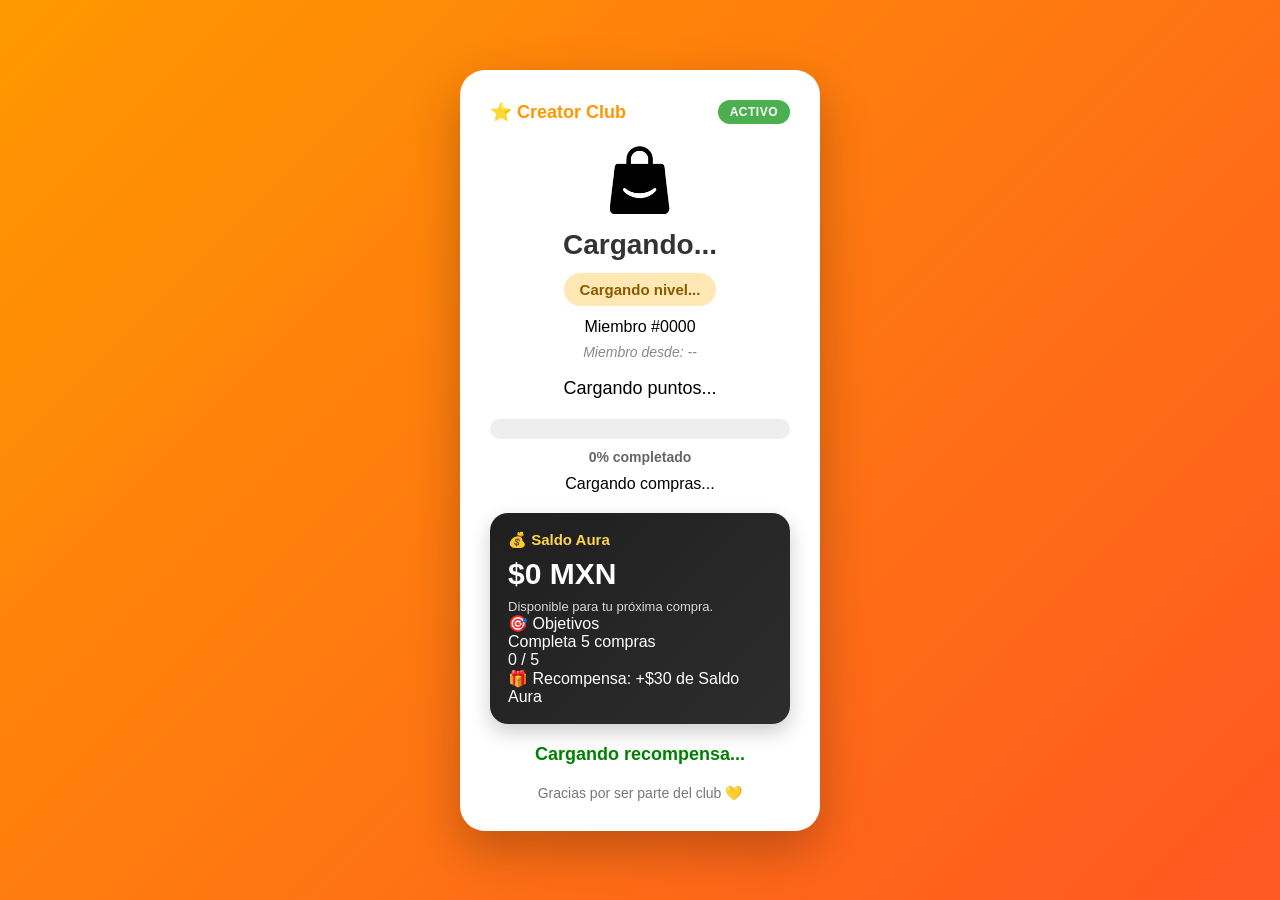
==== index.html @ bae4ab40 "Add goal bar and fill elements to index.html" ====
<!DOCTYPE html>
<html lang="es">
<head>
<meta charset="UTF-8">
<meta name="viewport" content="width=device-width, initial-scale=1.0">
<title>Creator Club</title>

<link rel="stylesheet" href="style.css">
</head>

<body>

<div class="card">
  
<div class="header">
    <span class="club">⭐ Creator Club</span>
    <span class="status">ACTIVO</span>
</div>
  
<div class="logo">
    <img src="logo.png" alt="Creator Club">
</div>


<div class="name" id="nombre">
Cargando...
</div>
  
  <div class="level" id="nivel">
Cargando nivel...
</div>
  <div class="member-id" id="memberId">
Miembro #0000
</div>
  <div class="join-date" id="fecha">
Miembro desde: --
</div>
  
<div class="points" id="puntos">
Cargando puntos...
</div>

<div class="progress">
<div class="bar" id="barra"></div>
</div>
  
<div class="progress-text" id="progresoTexto">
0% completado
</div>
  
<p style="margin-top:10px;" id="compras">
Cargando compras...
</p>
  
  <div class="wallet">

    <div class="wallet-title">
        💰 Saldo Aura
    </div>

    <div class="wallet-money" id="saldo">
        $0 MXN
    </div>

    <div class="wallet-text">
        Disponible para tu próxima compra.
    </div>
    
<div class="goals">

    <div class="goals-title">
        🎯 Objetivos
    </div>

    <div class="goal-card">

        <div class="goal-name">
            Completa 5 compras
        </div>

        <div class="goal-progress" id="objetivo">
            0 / 5
        </div>
      
<div class="goal-bar">
    <div class="goal-fill" id="goalFill"></div>
</div>
      
        <div class="goal-reward">
            🎁 Recompensa: +$30 de Saldo Aura
        </div>

    </div>

</div>
    
</div>
<div class="reward" id="recompensa">
Cargando recompensa...
</div>
  
<div class="footer">
Gracias por ser parte del club 💛
</div>

</div>
<script src="script.js"></script>
</body>
</html>
---- style.css ----
*{
margin:0;
padding:0;
box-sizing:border-box;
font-family:Arial,sans-serif;
}

body{
margin:0;
display:flex;
justify-content:center;
align-items:center;
min-height:100vh;
background:linear-gradient(135deg,#ff9800,#ff5722);
padding:20px;
}

.card{
width:360px;
background:white;
border-radius:25px;
padding:30px;
box-shadow:0 20px 50px rgba(0,0,0,.25);
text-align:center;
transition:.3s;
}

.logo{
font-size:50px;
margin-bottom:10px;
}

.logo img{
    width:70px;
    height:70px;
    object-fit:contain;
    display:block;
    margin:0 auto;
}

h1{
margin-top:10px;
font-size:30px;
color:#ff9800;
font-weight:800;
}

.name{
font-size:28px;
font-weight:700;
margin-top:15px;
color:#333;
}

.points{
margin-top:10px;
font-size:18px;
}

.progress{
width:100%;
height:20px;
background:#eee;
border-radius:30px;
overflow:hidden;
margin-top:20px;
}

.bar{
height:100%;
width:0%;
background:linear-gradient(90deg,#ff9800,#ffd54f);
border-radius:30px;
transition:width .8s ease;
box-shadow:0 0 12px rgba(255,152,0,.5);
}

.reward{
margin-top:20px;
font-size:18px;
color:green;
font-weight:bold;
}

.footer{
margin-top:20px;
color:#777;
font-size:14px;
}
.level{
display:inline-block;
margin-top:12px;
margin-bottom:12px;
padding:8px 16px;
border-radius:20px;
background:#ffe8b3;
color:#8a5a00;
font-weight:bold;
font-size:15px;
}
.bronce{
background:#fff3e0;
}

.plata{
background:#eceff1;
}

.oro{
background:#fff8e1;
  .member-id{
margin-top:8px;
margin-bottom:15px;
font-size:14px;
color:#666;
font-weight:bold;
letter-spacing:1px;
}
  .diamante .member-id{
color:white;
}
}

.diamante{
background:linear-gradient(135deg,#2196f3,#673ab7);
color:white;
}

.diamante h1,
.diamante .name,
.diamante .points,
.diamante .footer{
color:white;
}
.header{
display:flex;
justify-content:space-between;
align-items:center;
margin-bottom:20px;
}

.club{
font-size:18px;
font-weight:bold;
color:#ff9800;
}

.status{
background:#4caf50;
color:white;
padding:5px 12px;
border-radius:20px;
font-size:12px;
font-weight:bold;
letter-spacing:.5px;
}
.join-date{
margin-top:8px;
margin-bottom:18px;
font-size:14px;
color:#888;
font-style:italic;
}

.diamante .join-date{
color:#f5f5f5;
}
.progress-text{
margin-top:10px;
font-size:14px;
font-weight:bold;
color:#666;
}

.diamante .progress-text{
color:white;
}
.wallet{
    margin-top:20px;
    padding:18px;
    background:linear-gradient(135deg,#1f1f1f,#2d2d2d);
    border-radius:18px;
    color:white;
    box-shadow:0 8px 20px rgba(0,0,0,.2);
    text-align:left;
}

.wallet-title{
    font-size:15px;
    color:#FFD54F;
    font-weight:bold;
}

.wallet-money{
    font-size:30px;
    font-weight:800;
    margin:8px 0;
}

.wallet-text{
    font-size:13px;
    color:#d8d8d8;
}
<div class="goals">

    <div class="goals-title">
        🎯 Objetivos
    </div>

    <div class="goal-card">

        <div class="goal-name">
            Completa 5 compras
        </div>

        <div class="goal-progress" id="objetivo">
            0 / 5
        </div>

        <div class="goal-reward">
            🎁 Recompensa: +$30 de Saldo Aura
        </div>

    </div>

</div>
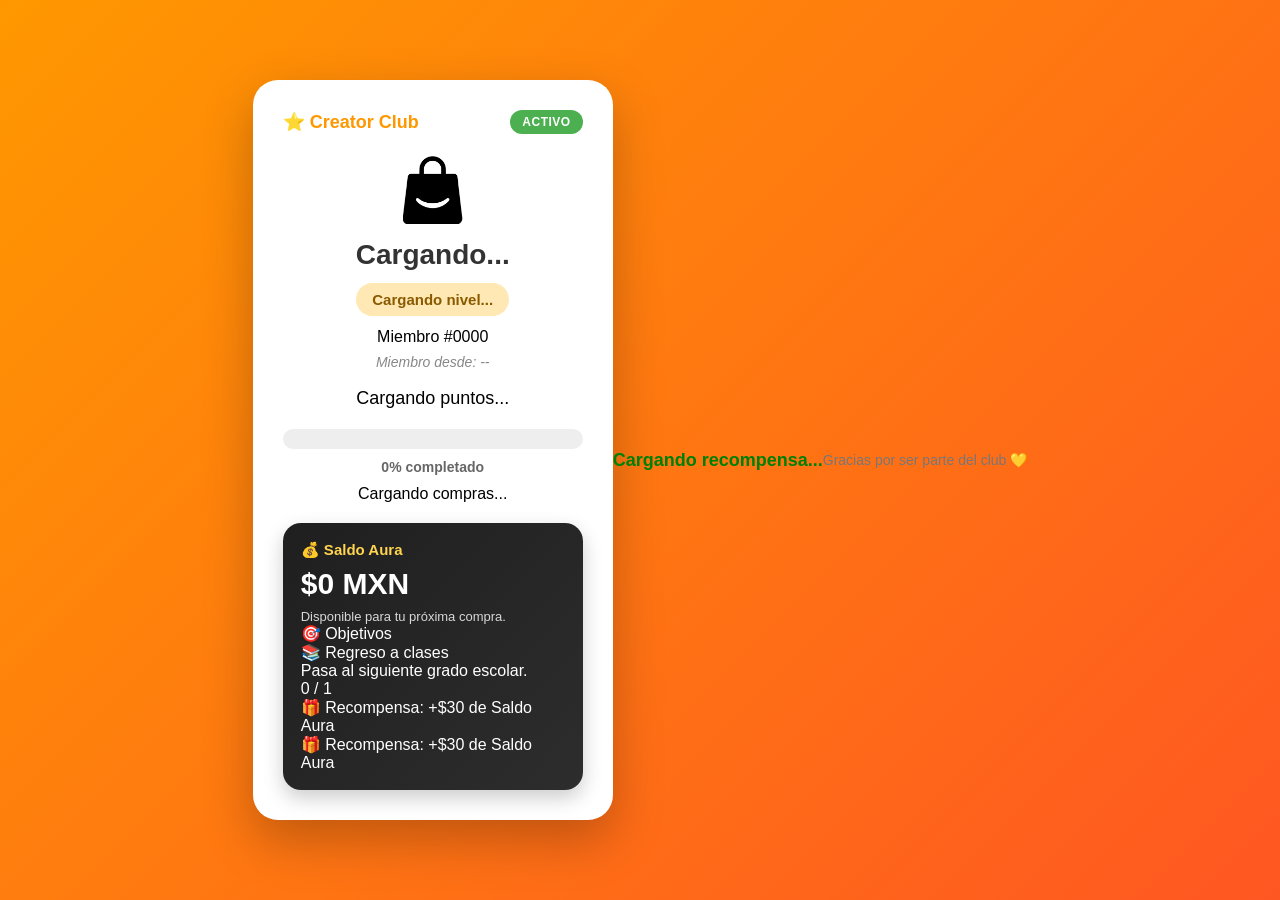
==== commit becd77ee: "Update index.html" ====
--- a/index.html
+++ b/index.html
@@ -74,13 +74,27 @@
 
     <div class="goal-card">
 
-        <div class="goal-name">
-            Completa 5 compras
-        </div>
+    <div class="goal-name">
+        📚 Regreso a clases
+    </div>
 
-        <div class="goal-progress" id="objetivo">
-            0 / 5
-        </div>
+    <div class="goal-description">
+        Pasa al siguiente grado escolar.
+    </div>
+
+    <div class="goal-progress" id="objetivo">
+        0 / 1
+    </div>
+
+    <div class="goal-bar">
+        <div class="goal-fill" id="goalFill"></div>
+    </div>
+
+    <div class="goal-reward">
+        🎁 Recompensa: +$30 de Saldo Aura
+    </div>
+
+</div>
       
 <div class="goal-bar">
     <div class="goal-fill" id="goalFill"></div>
--- a/style.css
+++ b/style.css
@@ -224,3 +224,20 @@
     </div>
 
 </div>
+
+.goal-bar{
+width:100%;
+height:12px;
+background:#e5e5e5;
+border-radius:20px;
+overflow:hidden;
+margin:10px 0;
+}
+
+.goal-fill{
+height:100%;
+width:0%;
+background:linear-gradient(90deg,#ff9800,#ffd54f);
+border-radius:20px;
+transition:.5s;
+}
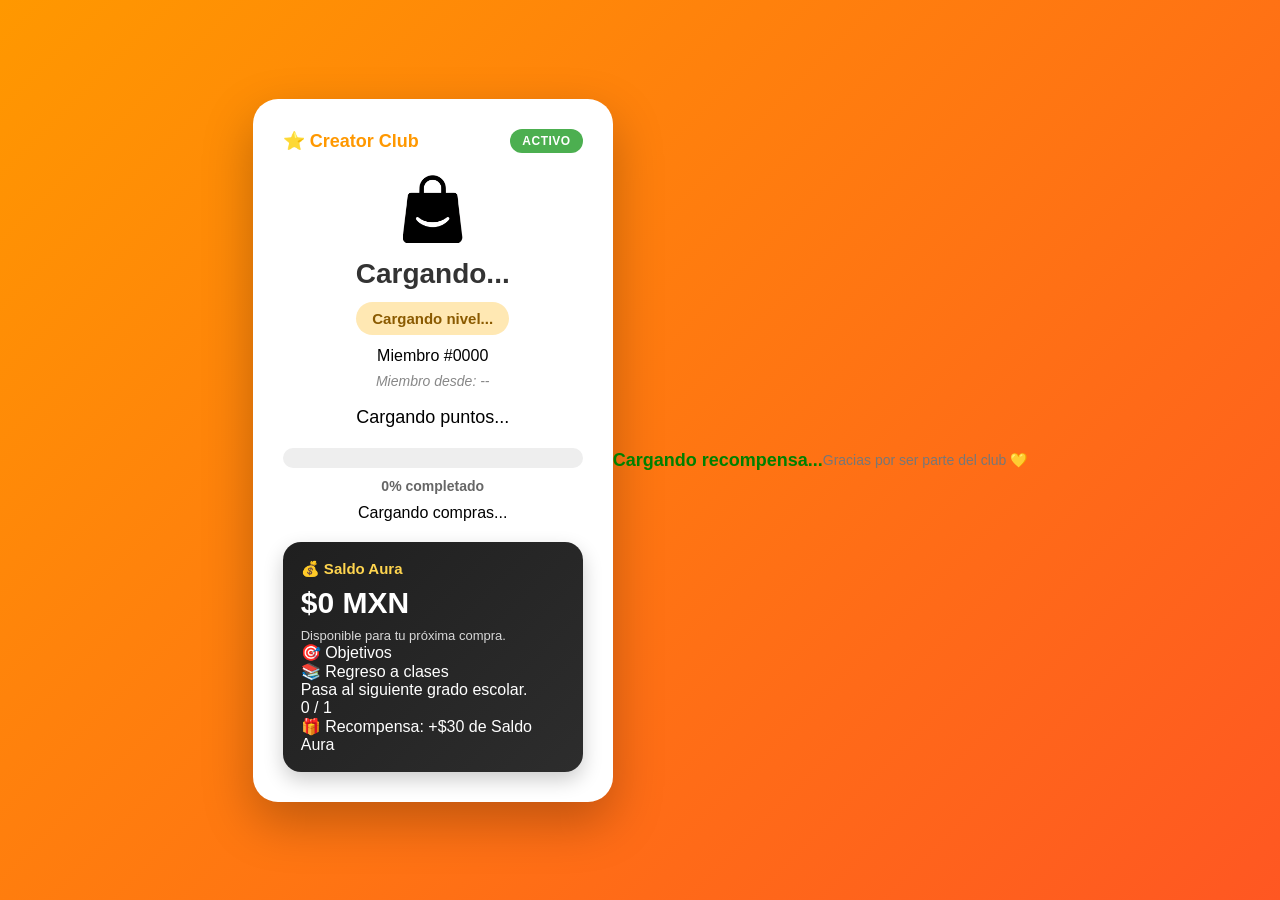
==== commit 67477a41: "Fix reward text in index.html Updated the reward text to reflect the correct balance." ====
--- a/index.html
+++ b/index.html
@@ -101,7 +101,7 @@
 </div>
       
         <div class="goal-reward">
-            🎁 Recompensa: +$30 de Saldo Aura
+            
         </div>
 
     </div>
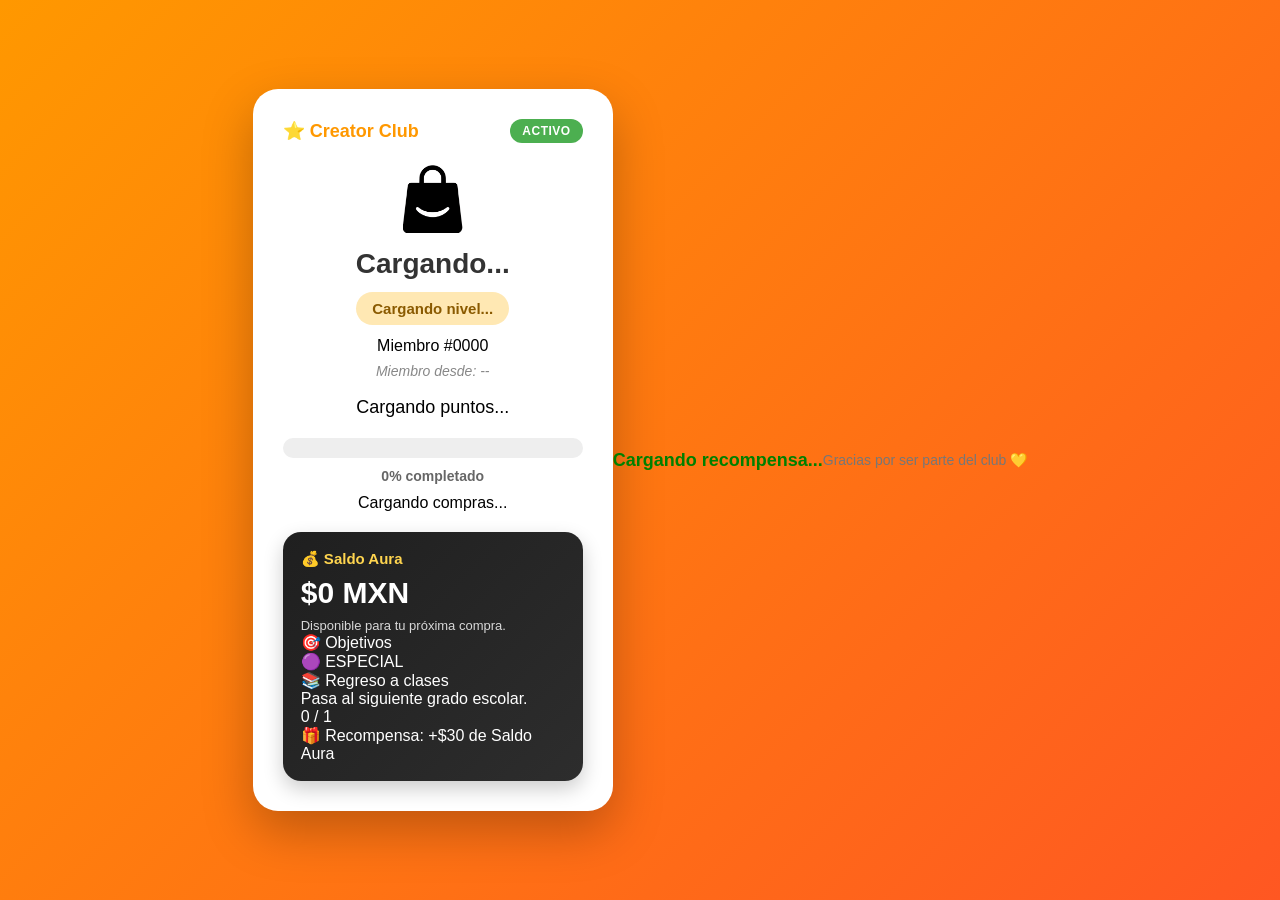
==== commit 72d5ff56: "Add goal tag to goal card in index.html" ====
--- a/index.html
+++ b/index.html
@@ -73,7 +73,11 @@
     </div>
 
     <div class="goal-card">
-
+      
+<div class="goal-tag">
+    🟣 ESPECIAL
+</div>
+      
     <div class="goal-name">
         📚 Regreso a clases
     </div>
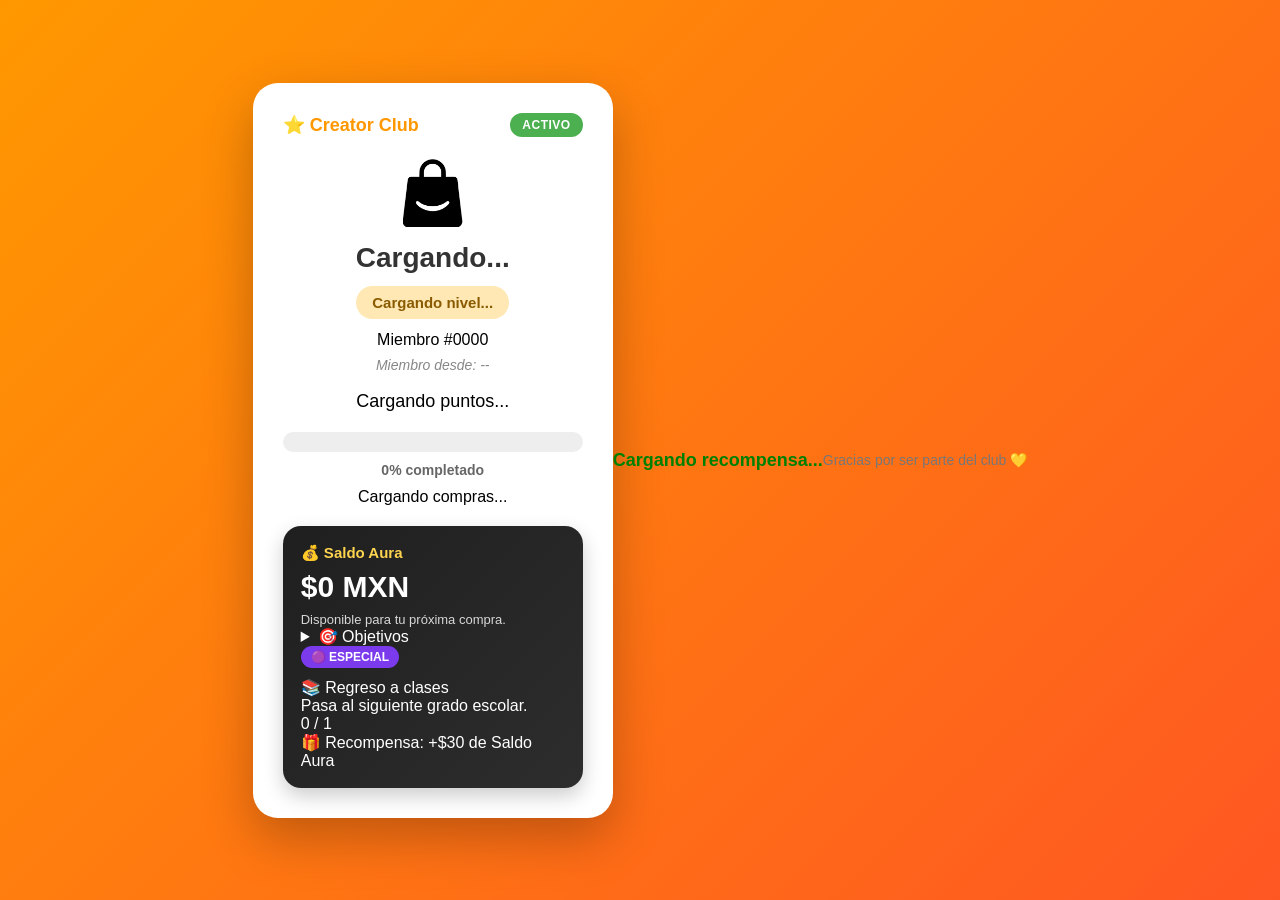
==== commit 75c8708e: "Add accordion for goals section in index.html" ====
--- a/index.html
+++ b/index.html
@@ -66,12 +66,17 @@
         Disponible para tu próxima compra.
     </div>
     
+    <details class="accordion">
+<summary>🎯 Objetivos</summary>
+      
 <div class="goals">
 
     <div class="goals-title">
         🎯 Objetivos
     </div>
-
+  
+</details>
+    
     <div class="goal-card">
       
 <div class="goal-tag">
--- a/style.css
+++ b/style.css
@@ -241,3 +241,13 @@
 border-radius:20px;
 transition:.5s;
 }
+.goal-tag{
+display:inline-block;
+background:#7c3aed;
+color:white;
+padding:4px 10px;
+border-radius:20px;
+font-size:12px;
+font-weight:bold;
+margin-bottom:10px;
+}
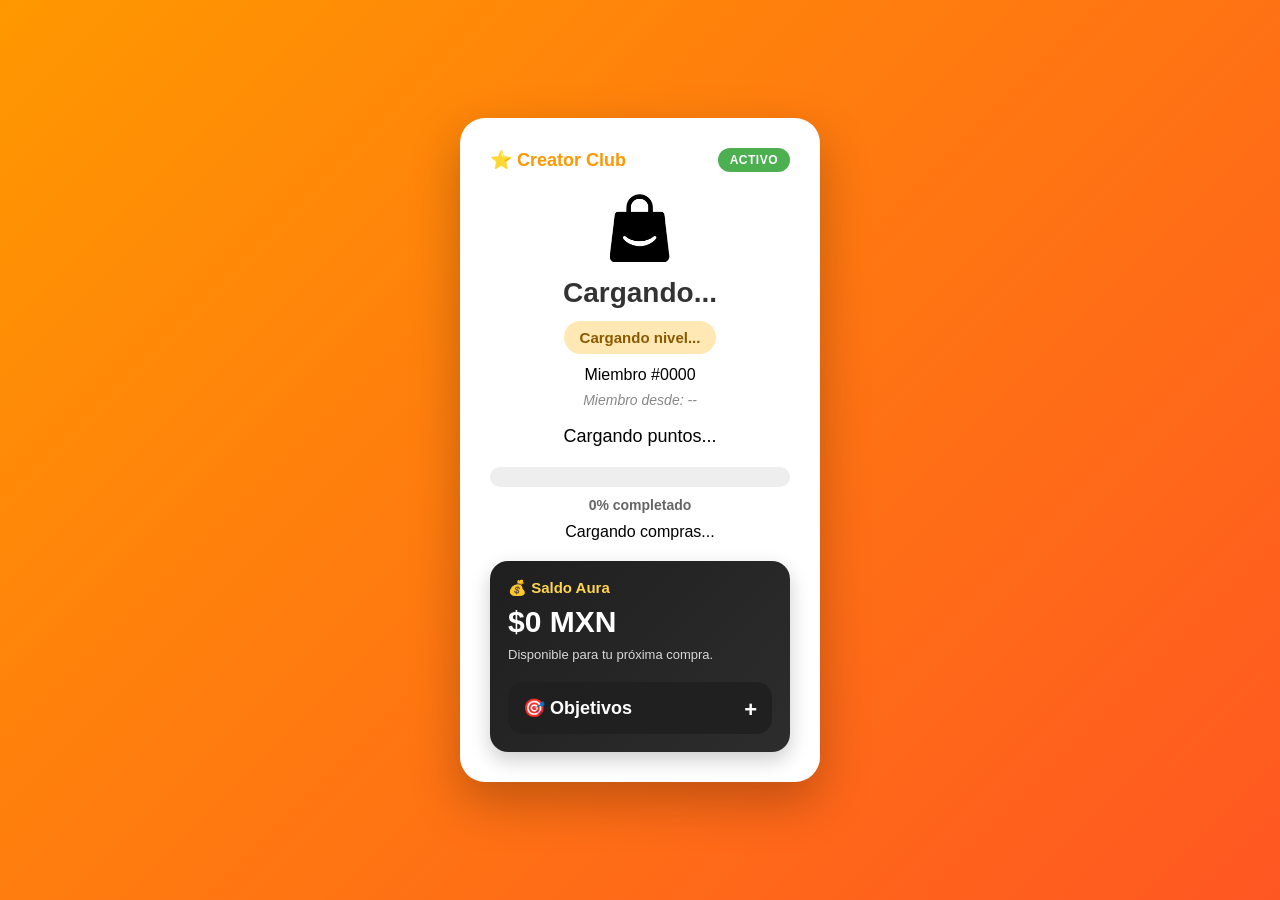
==== commit f963ed34: "Update index.html" ====
--- a/index.html
+++ b/index.html
@@ -74,8 +74,6 @@
     <div class="goals-title">
         🎯 Objetivos
     </div>
-  
-</details>
     
     <div class="goal-card">
       
@@ -102,20 +100,6 @@
     <div class="goal-reward">
         🎁 Recompensa: +$30 de Saldo Aura
     </div>
-
-</div>
-      
-<div class="goal-bar">
-    <div class="goal-fill" id="goalFill"></div>
-</div>
-      
-        <div class="goal-reward">
-            
-        </div>
-
-    </div>
-
-</div>
     
 </div>
 <div class="reward" id="recompensa">
--- a/style.css
+++ b/style.css
@@ -251,3 +251,36 @@
 font-weight:bold;
 margin-bottom:10px;
 }
+.accordion{
+margin-top:20px;
+border-radius:15px;
+background:#202020;
+overflow:hidden;
+}
+
+.accordion summary{
+padding:15px;
+font-size:18px;
+font-weight:bold;
+cursor:pointer;
+list-style:none;
+color:white;
+}
+
+.accordion summary::-webkit-details-marker{
+display:none;
+}
+
+.accordion summary::after{
+content:"+";
+float:right;
+font-size:22px;
+}
+
+.accordion[open] summary::after{
+content:"−";
+}
+
+.accordion .goals{
+padding:15px;
+}
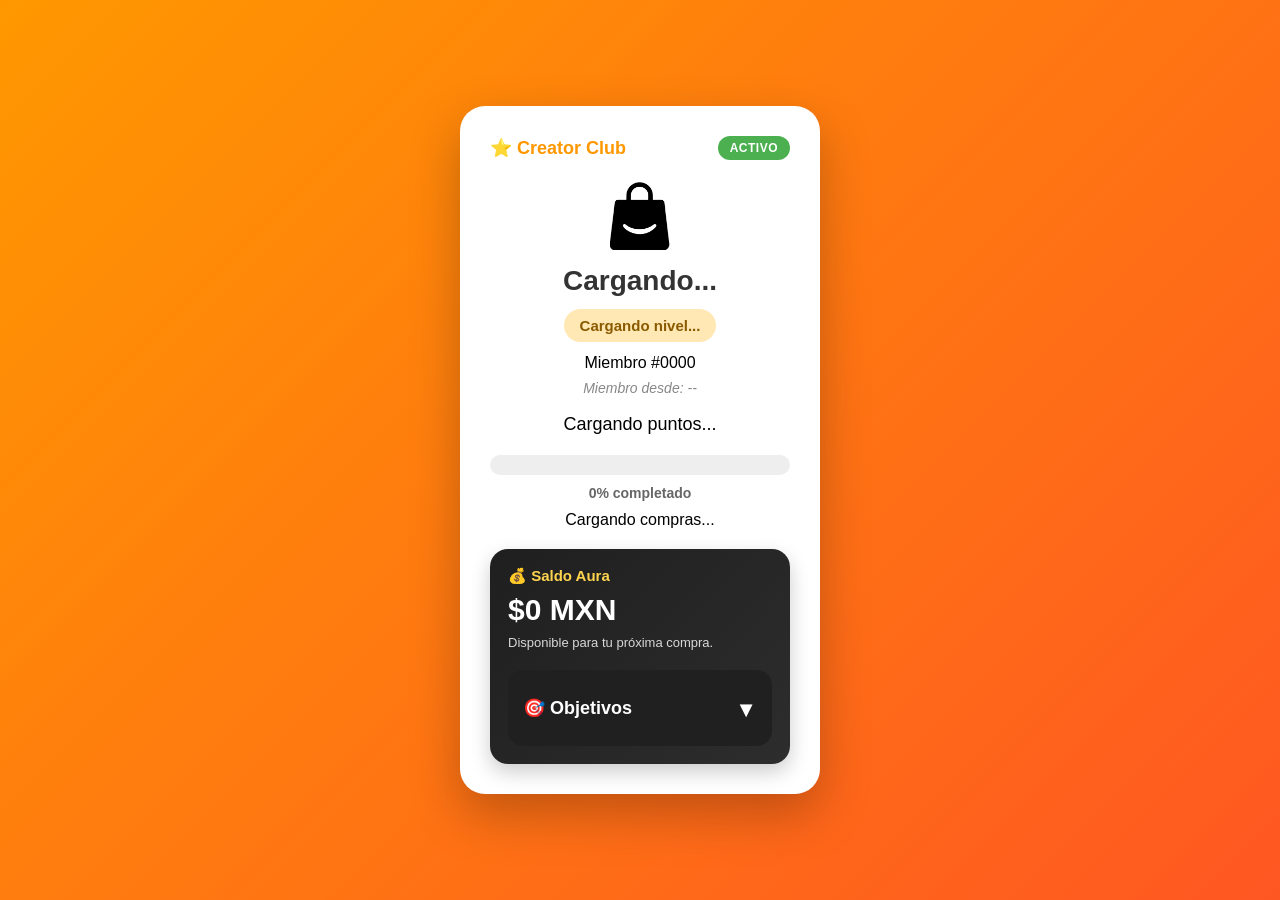
==== commit dfa722ae: "Add id to goal-reward div in index.html Added an id attribute to the goal-reward div." ====
--- a/index.html
+++ b/index.html
@@ -97,7 +97,7 @@
         <div class="goal-fill" id="goalFill"></div>
     </div>
 
-    <div class="goal-reward">
+    <div class="goal-reward" id="goalReward">
         🎁 Recompensa: +$30 de Saldo Aura
     </div>
     
--- a/style.css
+++ b/style.css
@@ -284,3 +284,35 @@
 .accordion .goals{
 padding:15px;
 }
+.accordion summary{
+    cursor:pointer;
+    list-style:none;
+    font-weight:700;
+    font-size:18px;
+    margin:12px 0;
+}
+
+.accordion summary::-webkit-details-marker{
+    display:none;
+}
+
+.accordion summary::after{
+    content:"▼";
+    float:right;
+    transition:.3s;
+}
+
+.accordion[open] summary::after{
+    transform:rotate(180deg);
+}
+summary {
+    list-style: none;
+}
+
+summary::-webkit-details-marker {
+    display: none;
+}
+
+summary::marker {
+    content: "";
+}
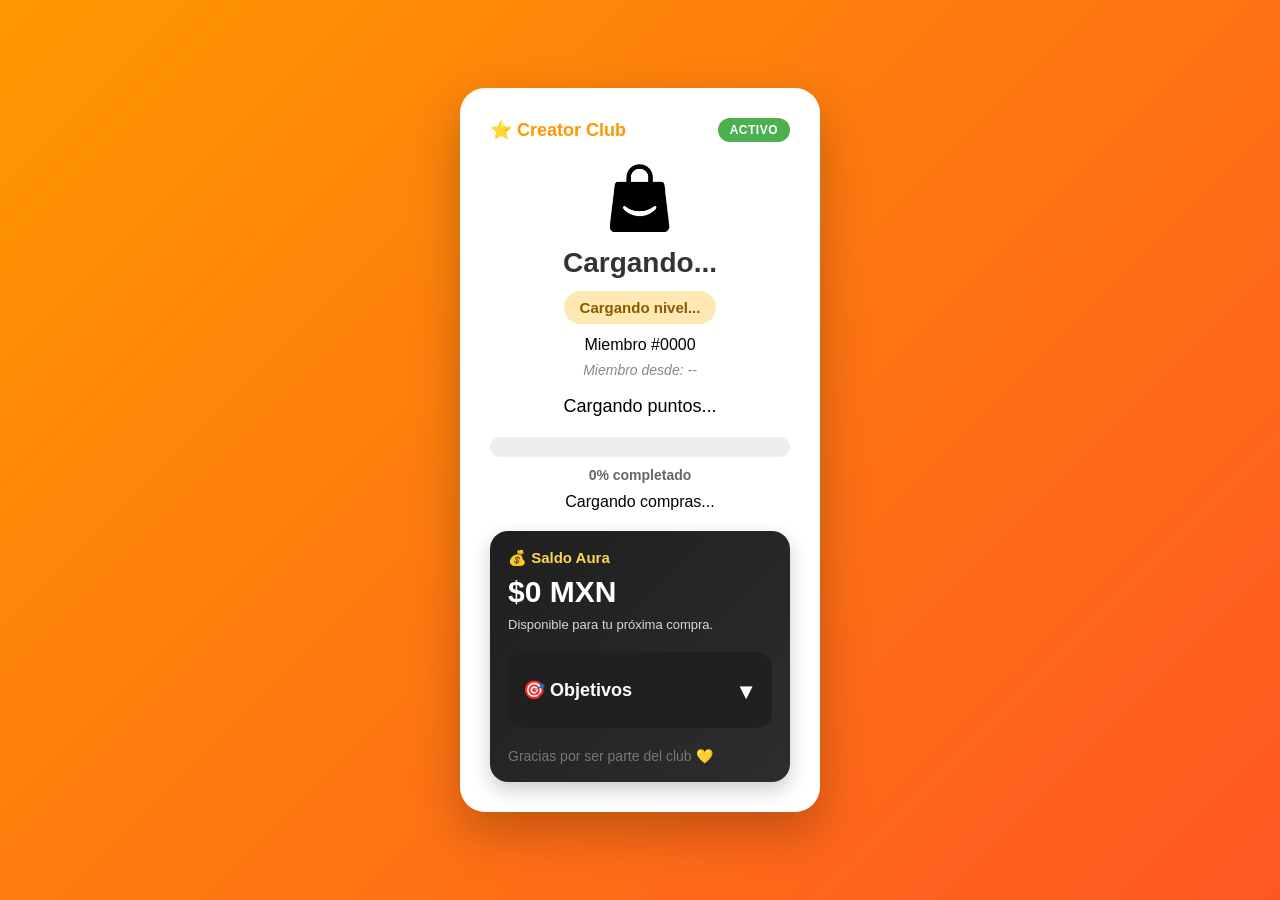
==== commit 8b864171: "Update index.html" ====
--- a/index.html
+++ b/index.html
@@ -106,6 +106,8 @@
 Cargando recompensa...
 </div>
   
+  </details>
+    
 <div class="footer">
 Gracias por ser parte del club 💛
 </div>
